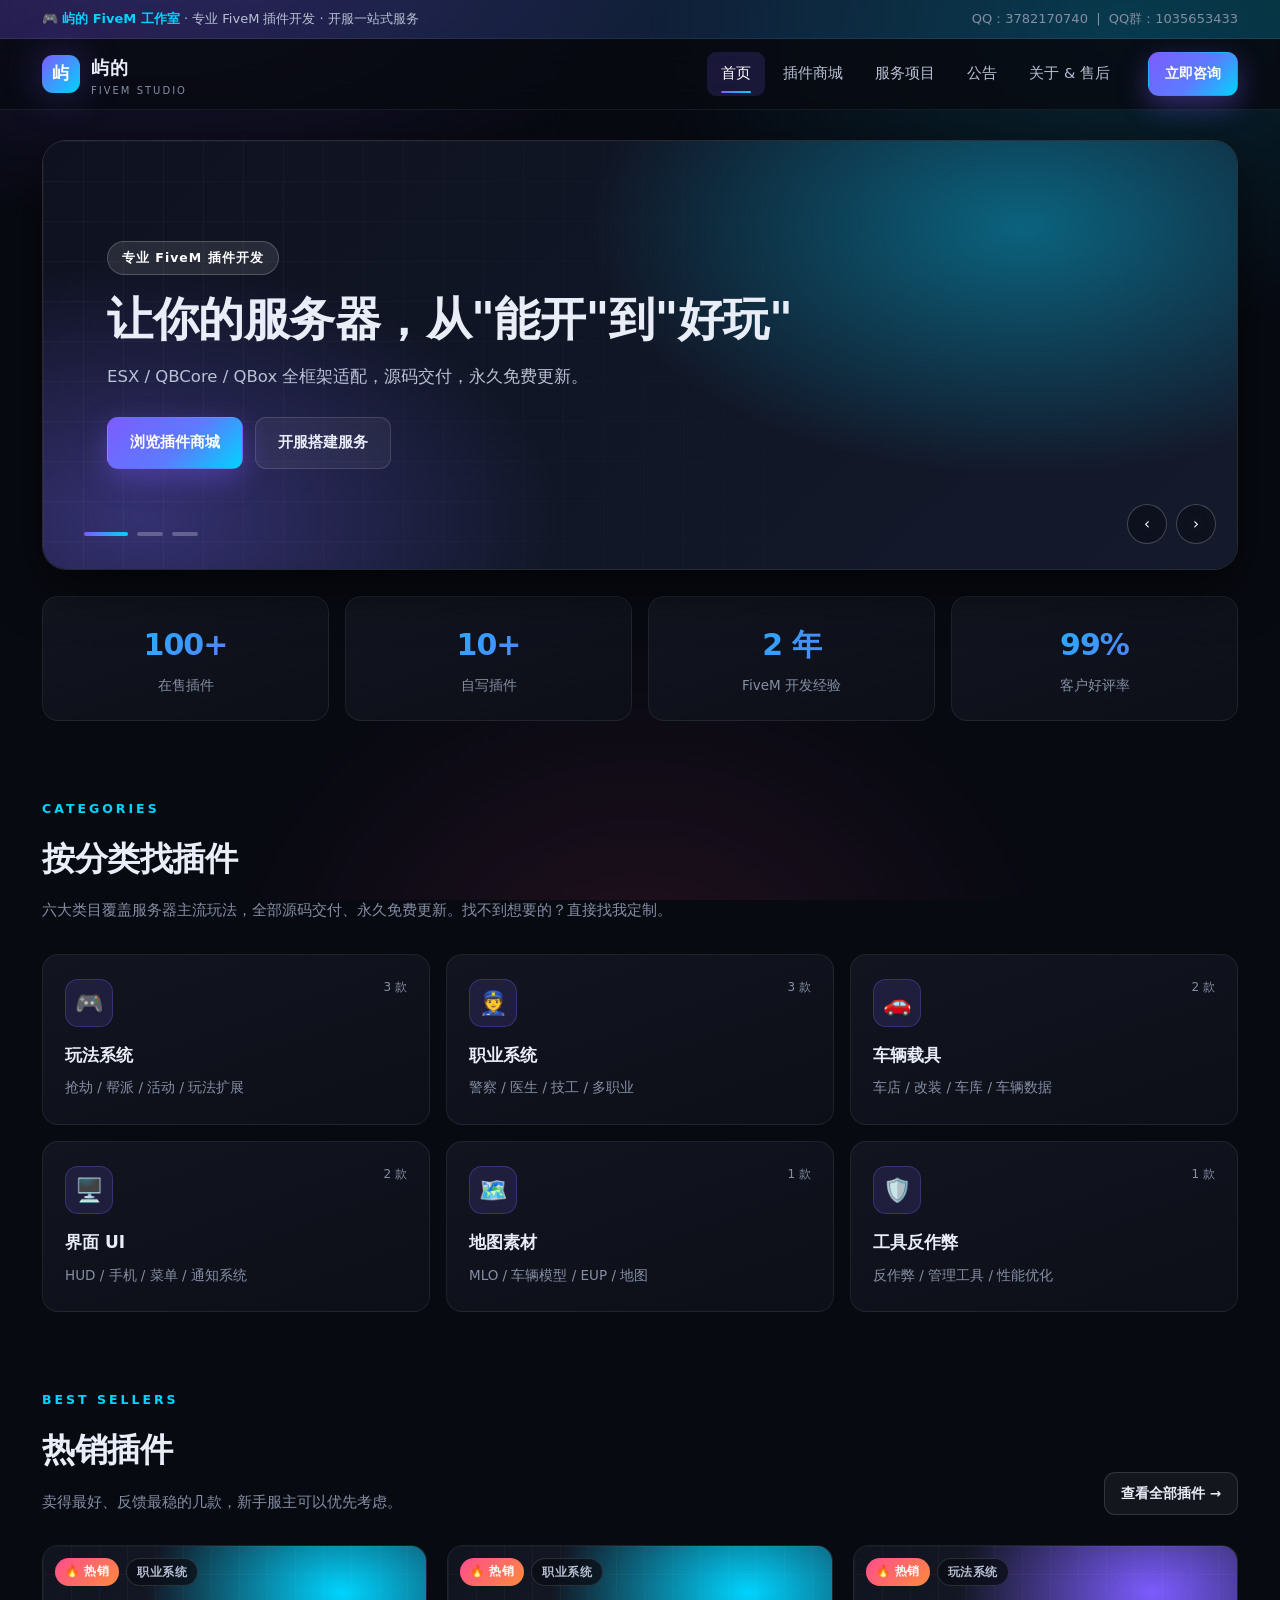
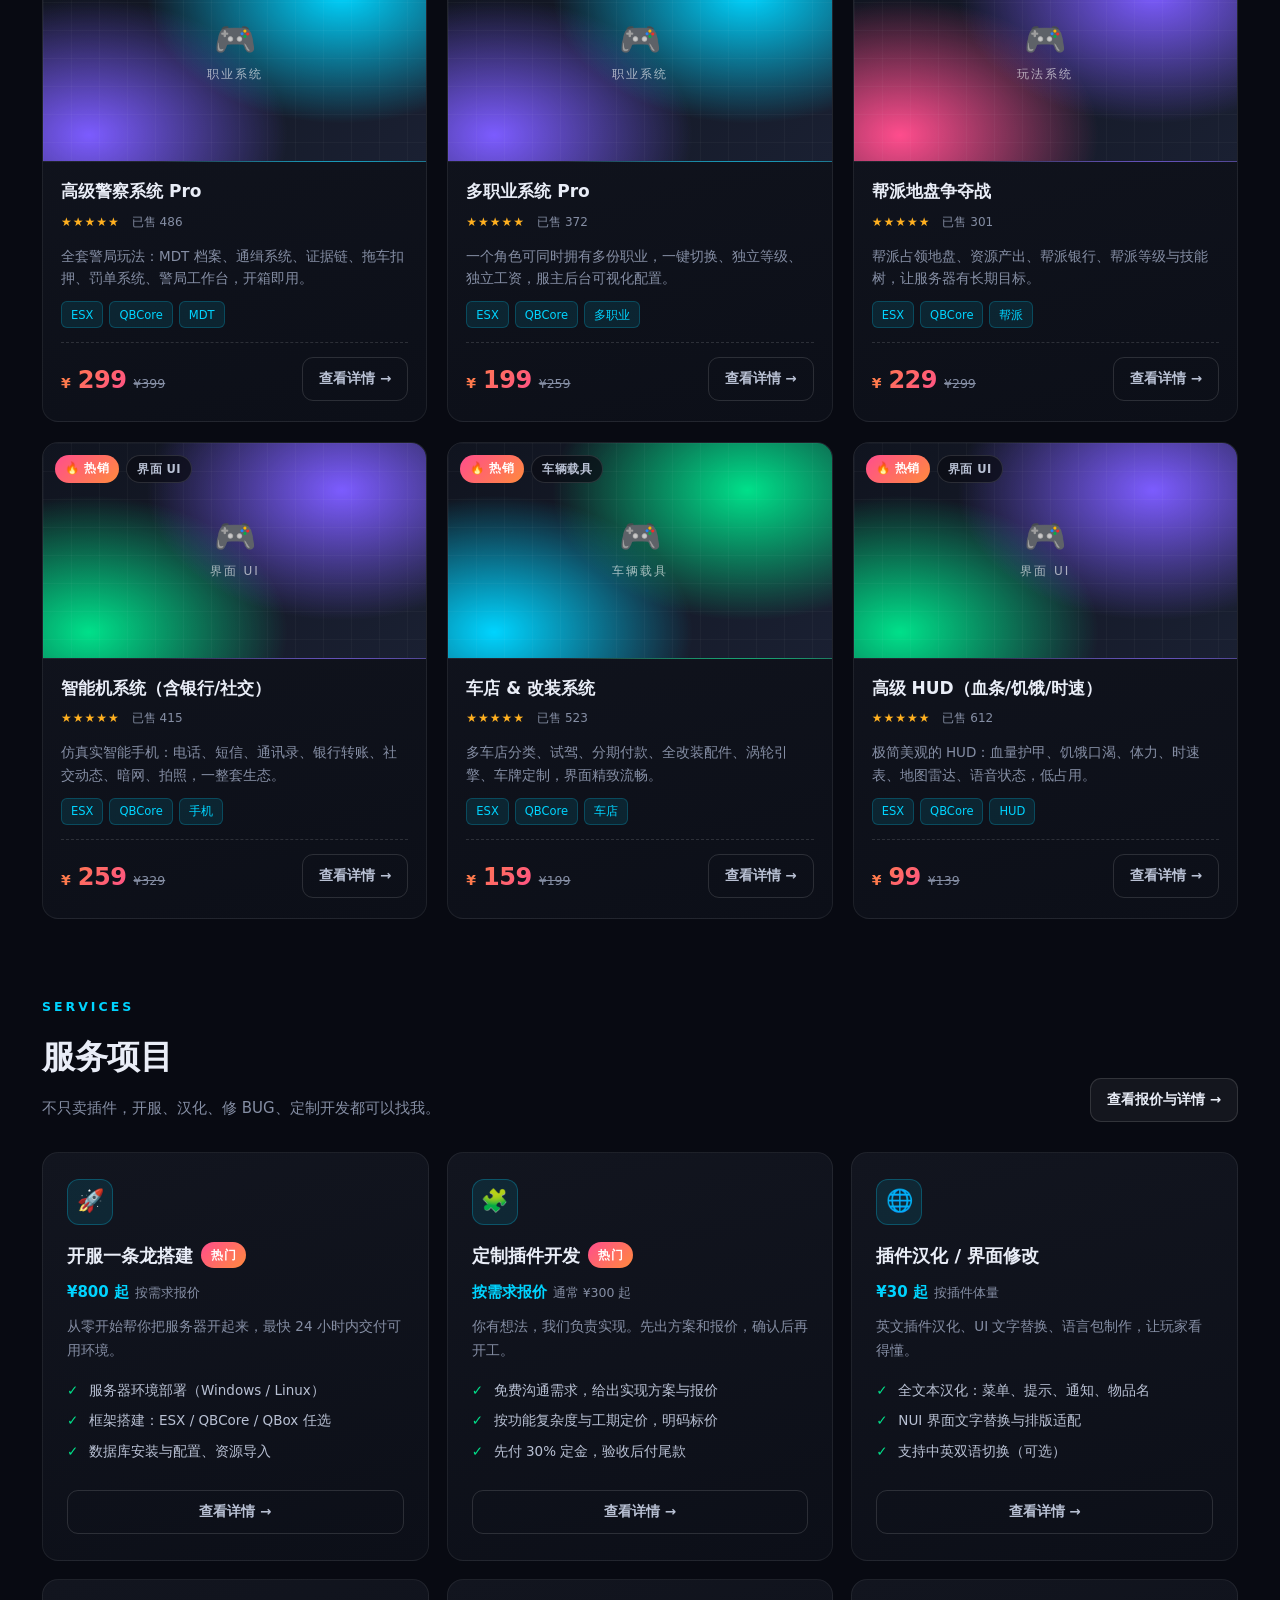
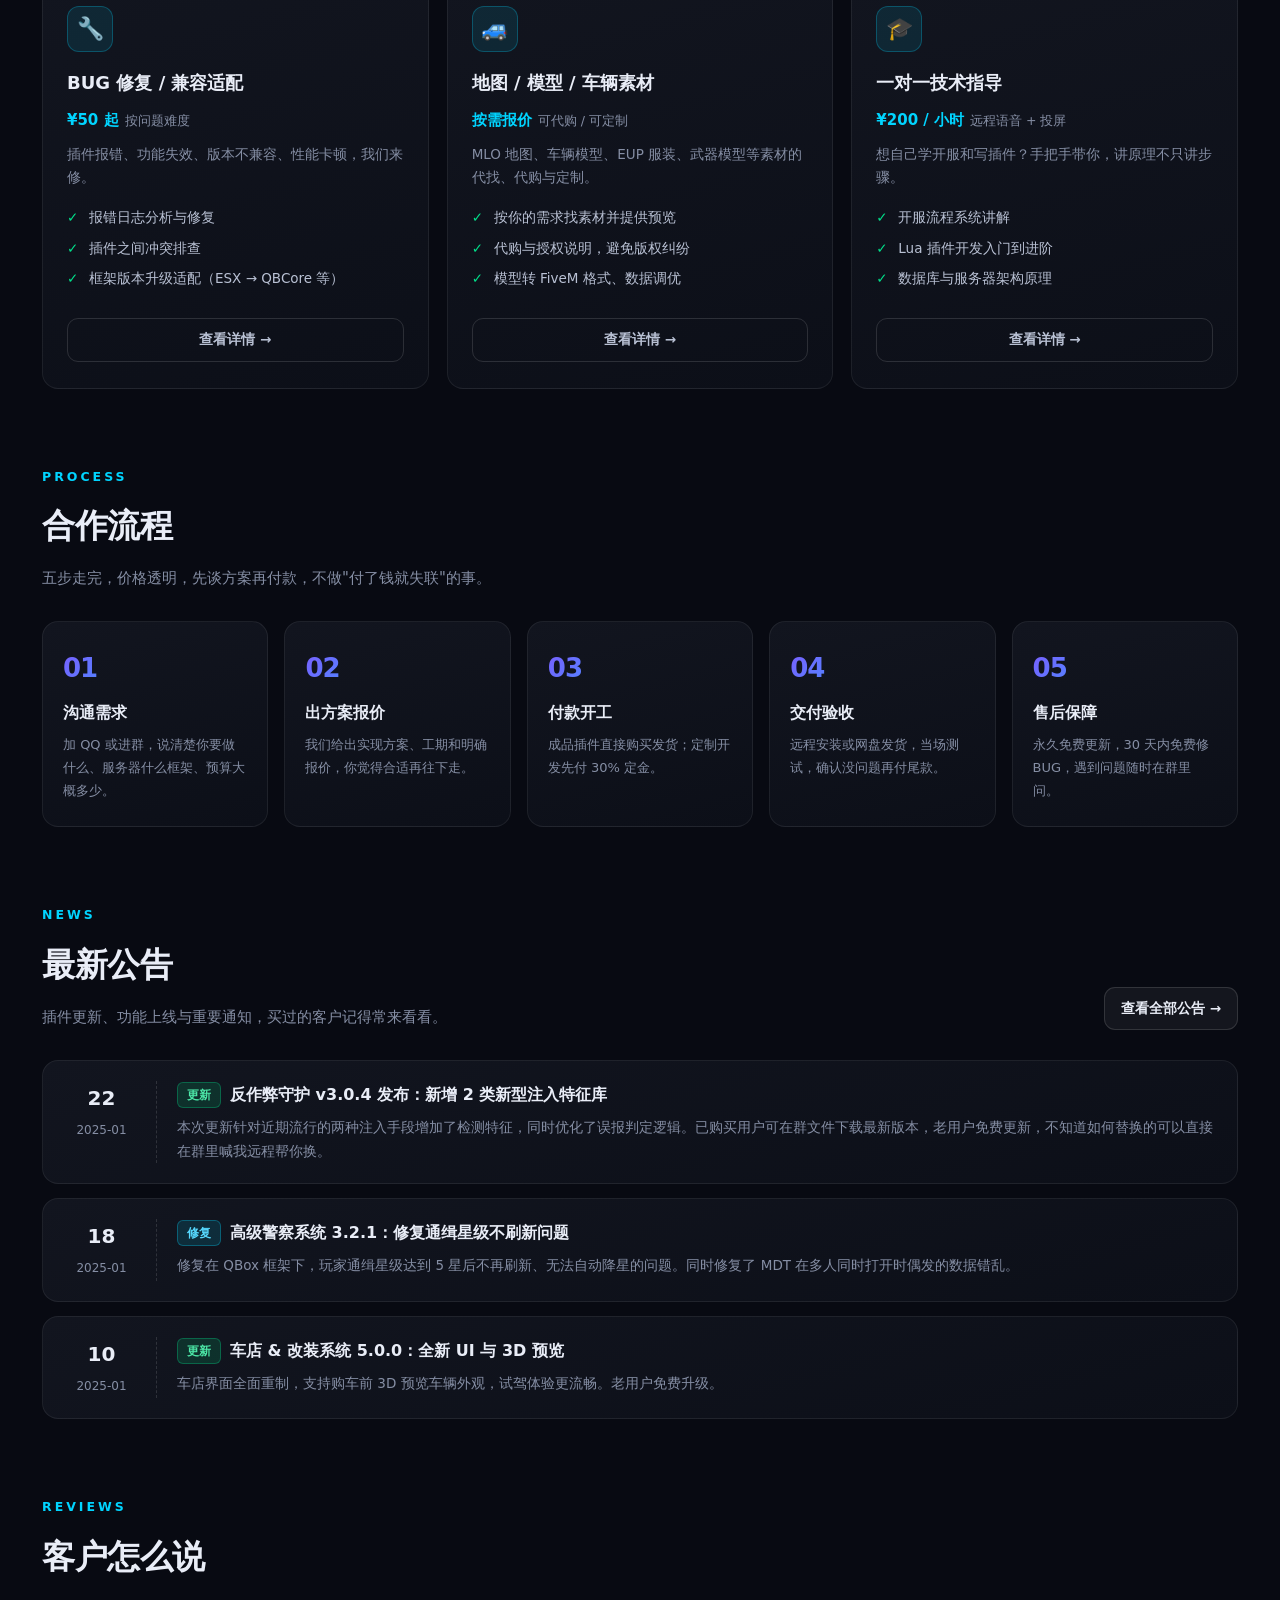
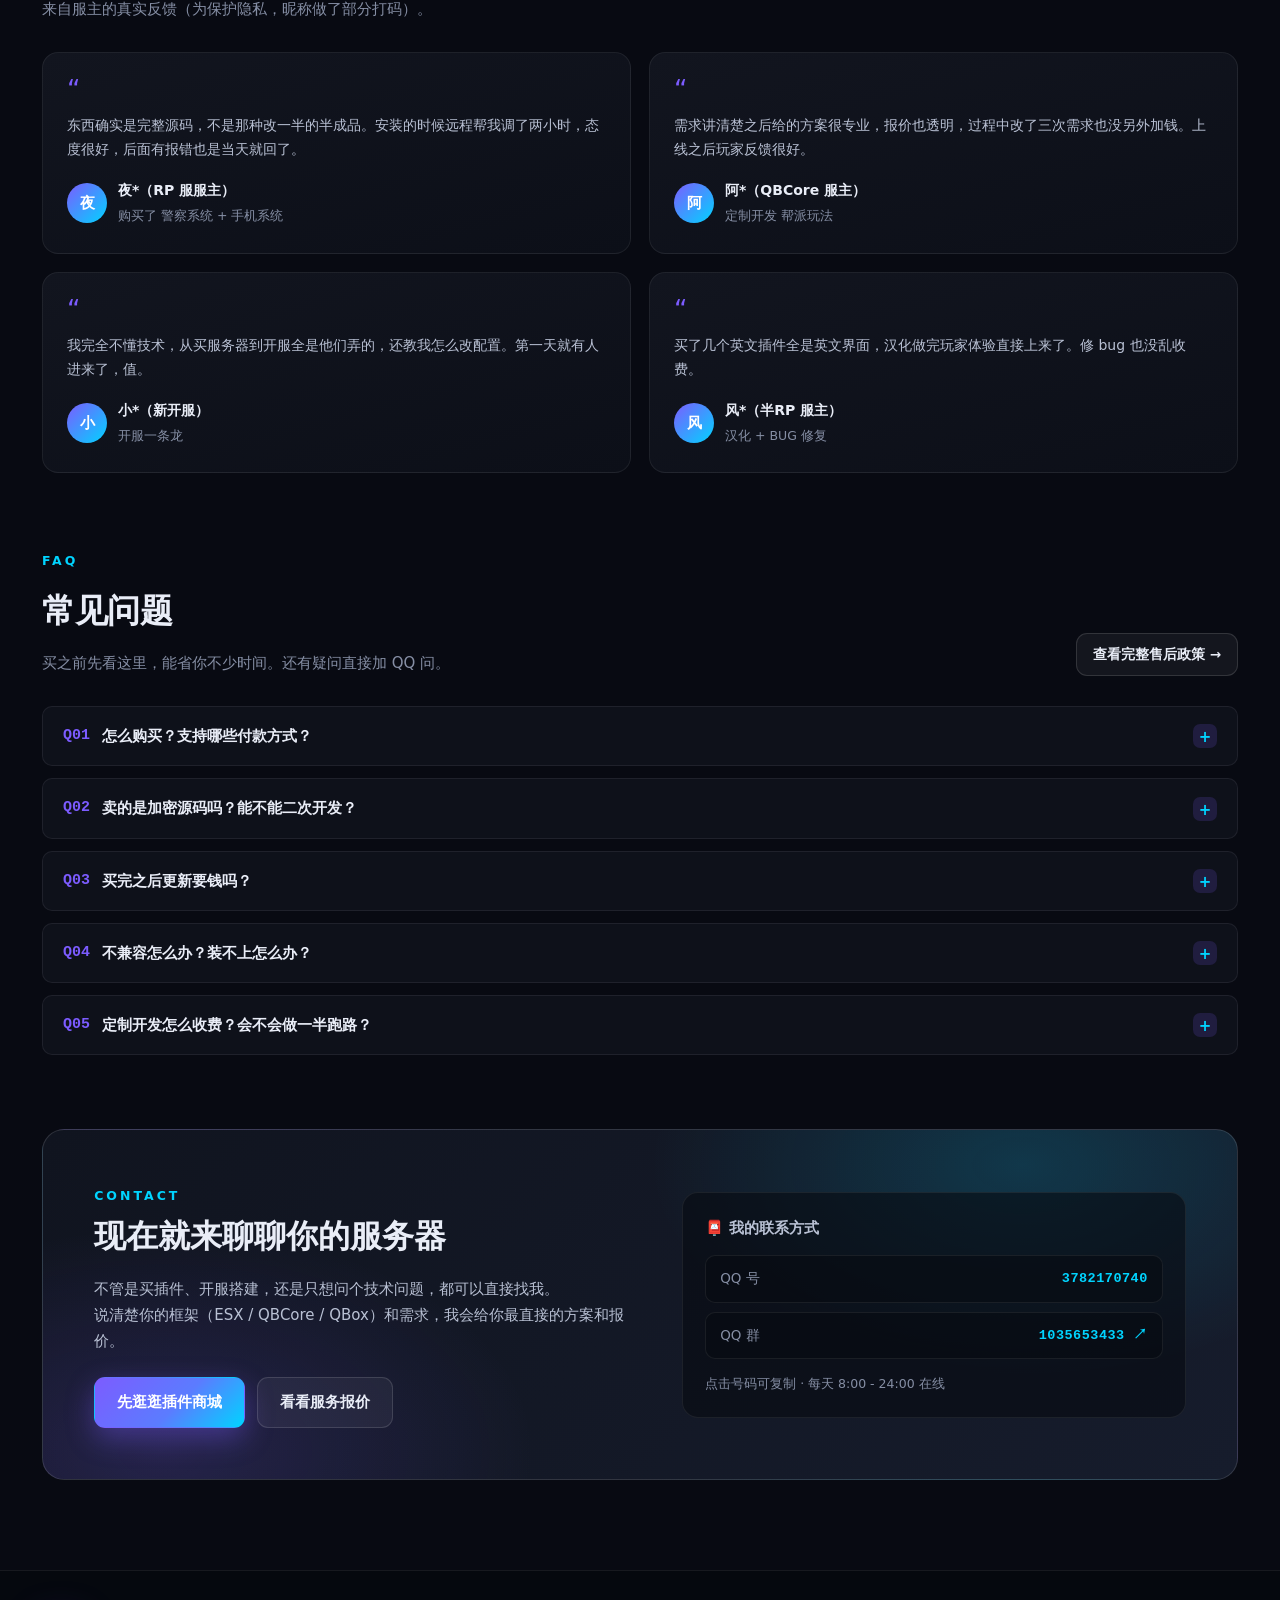
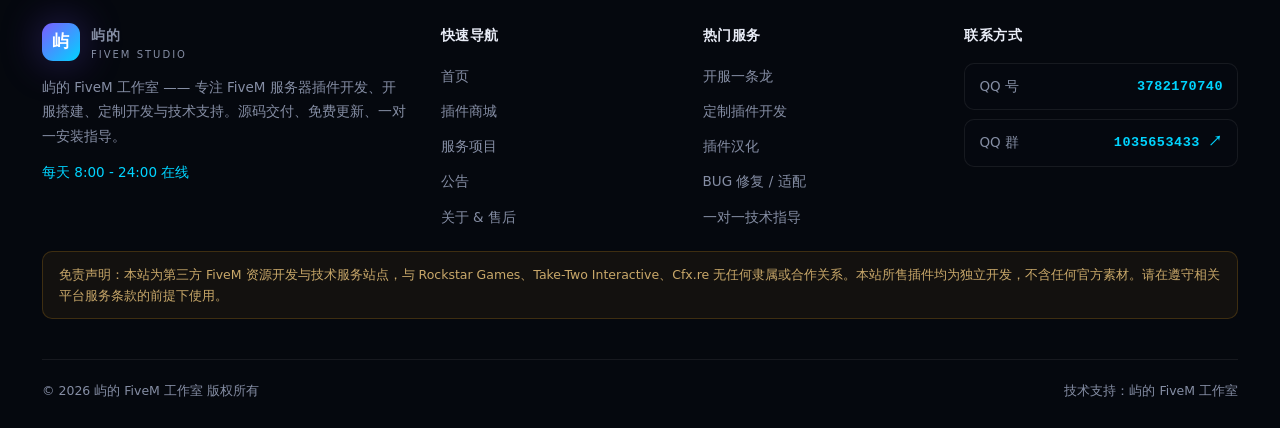
==== 上传用/index.html @ 8a99f318 "Add files via upload" ====
<!DOCTYPE html>
<html lang="zh-CN">
<head>
<meta charset="UTF-8">
<meta name="viewport" content="width=device-width, initial-scale=1">
<title>屿的 FiveM 工作室 - FiveM 插件开发 | 开服搭建 | 定制开发</title>
<meta name="description" content="屿的 FiveM 工作室：专业 FiveM 插件开发与售卖，支持 ESX / QBCore / QBox 全框架。提供开服一条龙搭建、定制插件开发、插件汉化、BUG 修复、地图模型素材与一对一技术指导。源码交付，永久免费更新。">
<meta name="keywords" content="FiveM插件,FiveM开服,Fivem服务器,QBCore插件,ESX插件,Fivem定制开发,Fivem汉化,FiveM插件购买">
<meta property="og:title" content="屿的 FiveM 工作室 - 专业 FiveM 插件开发与开服服务">
<meta property="og:description" content="ESX / QBCore / QBox 全框架插件，源码交付，永久免费更新，一对一远程安装。">
<meta property="og:type" content="website">
<link rel="icon" href="data:image/svg+xml,<svg xmlns='http://www.w3.org/2000/svg' viewBox='0 0 100 100'><rect width='100' height='100' rx='24' fill='%237c5cff'/><text x='50' y='70' font-size='58' text-anchor='middle' fill='white' font-family='sans-serif' font-weight='bold'>屿</text></svg>">
<link rel="stylesheet" href="assets/css/style.css">
</head>
<body data-page="home">
<div class="page">

  <div id="app-header"></div>

  <main>
    <!-- 轮播大图 -->
    <section class="slider" id="slider"></section>

    <!-- 数据 -->
    <div class="stats" id="stats"></div>

    <!-- 分类导航 -->
    <section class="section">
      <div class="container">
        <div class="section-head">
          <span class="kicker">CATEGORIES</span>
          <h2>按分类找插件</h2>
          <p>六大类目覆盖服务器主流玩法，全部源码交付、永久免费更新。找不到想要的？直接找我定制。</p>
        </div>
        <div class="cat-grid" id="cats"></div>
      </div>
    </section>

    <!-- 热门插件 -->
    <section class="section">
      <div class="container">
        <div class="section-head between">
          <div>
            <span class="kicker">BEST SELLERS</span>
            <h2>热销插件</h2>
            <p>卖得最好、反馈最稳的几款，新手服主可以优先考虑。</p>
          </div>
          <a class="btn btn-ghost btn-sm" href="plugins.html">查看全部插件 →</a>
        </div>
        <div class="plugin-grid" id="hot-plugins"></div>
      </div>
    </section>

    <!-- 服务项目 -->
    <section class="section">
      <div class="container">
        <div class="section-head between">
          <div>
            <span class="kicker">SERVICES</span>
            <h2>服务项目</h2>
            <p>不只卖插件，开服、汉化、修 BUG、定制开发都可以找我。</p>
          </div>
          <a class="btn btn-ghost btn-sm" href="services.html">查看报价与详情 →</a>
        </div>
        <div class="service-grid" id="services"></div>
      </div>
    </section>

    <!-- 服务流程 -->
    <section class="section">
      <div class="container">
        <div class="section-head">
          <span class="kicker">PROCESS</span>
          <h2>合作流程</h2>
          <p>五步走完，价格透明，先谈方案再付款，不做"付了钱就失联"的事。</p>
        </div>
        <div class="steps" id="steps"></div>
      </div>
    </section>

    <!-- 公告 -->
    <section class="section">
      <div class="container">
        <div class="section-head between">
          <div>
            <span class="kicker">NEWS</span>
            <h2>最新公告</h2>
            <p>插件更新、功能上线与重要通知，买过的客户记得常来看看。</p>
          </div>
          <a class="btn btn-ghost btn-sm" href="news.html">查看全部公告 →</a>
        </div>
        <div class="news-list" id="news"></div>
      </div>
    </section>

    <!-- 评价 -->
    <section class="section">
      <div class="container">
        <div class="section-head">
          <span class="kicker">REVIEWS</span>
          <h2>客户怎么说</h2>
          <p>来自服主的真实反馈（为保护隐私，昵称做了部分打码）。</p>
        </div>
        <div class="review-grid" id="reviews"></div>
      </div>
    </section>

    <!-- FAQ -->
    <section class="section">
      <div class="container">
        <div class="section-head between">
          <div>
            <span class="kicker">FAQ</span>
            <h2>常见问题</h2>
            <p>买之前先看这里，能省你不少时间。还有疑问直接加 QQ 问。</p>
          </div>
          <a class="btn btn-ghost btn-sm" href="about.html">查看完整售后政策 →</a>
        </div>
        <div class="acc" id="faq"></div>
      </div>
    </section>

    <!-- 联系 -->
    <section class="section" id="contact">
      <div class="container">
        <div class="contact-wrap">
          <div>
            <span class="kicker" style="color:var(--brand-2);letter-spacing:3px;font-weight:700;font-size:12.5px">CONTACT</span>
            <h2>现在就来聊聊你的服务器</h2>
            <p>不管是买插件、开服搭建，还是只想问个技术问题，都可以直接找我。<br>
              说清楚你的框架（ESX / QBCore / QBox）和需求，我会给你最直接的方案和报价。</p>
            <div style="display:flex;gap:12px;flex-wrap:wrap">
              <a class="btn btn-primary" href="plugins.html">先逛逛插件商城</a>
              <a class="btn btn-ghost" href="services.html">看看服务报价</a>
            </div>
          </div>
          <div class="qr-box">
            <h4>📮 我的联系方式</h4>
            <div id="contact-info"></div>
          </div>
        </div>
      </div>
    </section>
  </main>

  <div id="app-footer"></div>
</div>

<script src="assets/js/config.js"></script>
<script src="assets/js/data.js"></script>
<script src="assets/js/site.js"></script>
</body>
</html>
---- 上传用/assets/css/style.css ----
/* ==========================================================================
   屿的 FiveM 工作室 —— 全站样式
   想改主题色？改下面 :root 里的 --brand / --brand-2 就行。
   ========================================================================== */

:root {
  --bg:        #080a12;
  --bg-soft:   #0c0f18;
  --panel:     #12151f;
  --panel-2:   #171b28;
  --panel-3:   #1d2233;
  --line:      rgba(255, 255, 255, .07);
  --line-2:    rgba(255, 255, 255, .13);
  --txt:       #e9edf7;
  --txt-2:     #b9c1d4;
  --muted:     #858ea4;
  --brand:     #7c5cff;
  --brand-2:   #00d4ff;
  --accent:    #ff4d8d;
  --ok:        #00e08a;
  --warn:      #ffb020;
  --radius:    16px;
  --radius-sm: 10px;
  --shadow:    0 18px 50px rgba(0, 0, 0, .55);
  --glow:      0 0 40px rgba(124, 92, 255, .35);
  --max:       1240px;
  --font: "PingFang SC", "Microsoft YaHei", "HarmonyOS Sans SC", "Segoe UI",
          system-ui, -apple-system, "Helvetica Neue", Arial, sans-serif;
}

* { box-sizing: border-box; }

html { scroll-behavior: smooth; }

body {
  margin: 0;
  background: var(--bg);
  color: var(--txt);
  font-family: var(--font);
  font-size: 15px;
  line-height: 1.75;
  -webkit-font-smoothing: antialiased;
  overflow-x: hidden;
}

/* 全站背景光效 */
body::before {
  content: "";
  position: fixed;
  inset: 0;
  pointer-events: none;
  z-index: 0;
  background:
    radial-gradient(900px 500px at 12% -8%, rgba(124, 92, 255, .18), transparent 60%),
    radial-gradient(800px 500px at 88% 4%,  rgba(0, 212, 255, .13), transparent 60%),
    radial-gradient(700px 600px at 50% 110%, rgba(255, 77, 141, .10), transparent 60%);
}

body::after {
  content: "";
  position: fixed;
  inset: 0;
  pointer-events: none;
  z-index: 0;
  opacity: .35;
  background-image:
    linear-gradient(rgba(255, 255, 255, .022) 1px, transparent 1px),
    linear-gradient(90deg, rgba(255, 255, 255, .022) 1px, transparent 1px);
  background-size: 46px 46px;
  mask-image: radial-gradient(circle at 50% 30%, #000 20%, transparent 78%);
  -webkit-mask-image: radial-gradient(circle at 50% 30%, #000 20%, transparent 78%);
}

.page { position: relative; z-index: 1; }

img { max-width: 100%; display: block; }
a { color: inherit; text-decoration: none; }
button { font-family: inherit; }

.container {
  width: 100%;
  max-width: var(--max);
  margin: 0 auto;
  padding: 0 22px;
}

/* ---------------------------------------------------------------- 顶部提示条 */
.topbar {
  background: linear-gradient(90deg, rgba(124, 92, 255, .18), rgba(0, 212, 255, .14));
  border-bottom: 1px solid var(--line);
  font-size: 13px;
  color: var(--txt-2);
}
.topbar .container {
  display: flex;
  align-items: center;
  justify-content: space-between;
  gap: 12px;
  min-height: 38px;
  flex-wrap: wrap;
}
.topbar b { color: var(--brand-2); font-weight: 600; }
.topbar .tb-right { color: var(--muted); }

/* -------------------------------------------------------------------- 导航栏 */
.header {
  position: sticky;
  top: 0;
  z-index: 60;
  backdrop-filter: blur(16px);
  -webkit-backdrop-filter: blur(16px);
  background: rgba(8, 10, 18, .82);
  border-bottom: 1px solid var(--line);
}
.header .container {
  display: flex;
  align-items: center;
  gap: 18px;
  min-height: 70px;
}

.logo {
  display: flex;
  align-items: center;
  gap: 11px;
  font-weight: 800;
  font-size: 18px;
  letter-spacing: .5px;
  white-space: nowrap;
}
.logo .mark {
  width: 38px; height: 38px;
  border-radius: 11px;
  display: grid;
  place-items: center;
  font-size: 17px;
  font-weight: 900;
  color: #fff;
  background: linear-gradient(135deg, var(--brand), var(--brand-2));
  box-shadow: var(--glow);
}
.logo .txt small {
  display: block;
  font-size: 10px;
  font-weight: 500;
  color: var(--muted);
  letter-spacing: 2px;
  line-height: 1;
  margin-top: 3px;
}

.nav {
  display: flex;
  align-items: center;
  gap: 4px;
  margin-left: auto;
}
.nav a {
  position: relative;
  padding: 9px 14px;
  border-radius: 9px;
  font-size: 14.5px;
  color: var(--txt-2);
  transition: .22s;
}
.nav a:hover { color: #fff; background: rgba(255, 255, 255, .05); }
.nav a.active { color: #fff; background: rgba(124, 92, 255, .16); }
.nav a.active::after {
  content: "";
  position: absolute;
  left: 14px; right: 14px; bottom: 3px;
  height: 2px;
  border-radius: 2px;
  background: linear-gradient(90deg, var(--brand), var(--brand-2));
}

.header-cta { margin-left: 6px; }

.burger {
  display: none;
  margin-left: auto;
  width: 42px; height: 42px;
  border-radius: 11px;
  border: 1px solid var(--line-2);
  background: rgba(255, 255, 255, .04);
  color: var(--txt);
  font-size: 18px;
  cursor: pointer;
}

/* -------------------------------------------------------------------- 按钮 */
.btn {
  display: inline-flex;
  align-items: center;
  justify-content: center;
  gap: 8px;
  padding: 12px 22px;
  border-radius: 11px;
  font-size: 14.5px;
  font-weight: 600;
  border: 1px solid transparent;
  cursor: pointer;
  transition: .24s;
  white-space: nowrap;
}
.btn-primary {
  background: linear-gradient(135deg, var(--brand), #5b7cff 55%, var(--brand-2));
  color: #fff;
  box-shadow: 0 10px 28px rgba(124, 92, 255, .38);
}
.btn-primary:hover { transform: translateY(-2px); box-shadow: 0 16px 38px rgba(124, 92, 255, .5); }
.btn-ghost {
  background: rgba(255, 255, 255, .05);
  border-color: var(--line-2);
  color: var(--txt);
}
.btn-ghost:hover { background: rgba(255, 255, 255, .1); transform: translateY(-2px); }
.btn-line {
  background: transparent;
  border-color: var(--line-2);
  color: var(--txt-2);
  padding: 9px 16px;
  font-size: 13.5px;
}
.btn-line:hover { color: #fff; border-color: var(--brand); }
.btn-sm { padding: 9px 16px; font-size: 13.5px; }
.btn-block { width: 100%; }

/* -------------------------------------------------------------------- 轮播 */
.slider {
  position: relative;
  margin: 30px auto 0;
  max-width: var(--max);
  padding: 0 22px;
}
.slides {
  position: relative;
  height: 430px;
  border-radius: 24px;
  overflow: hidden;
  border: 1px solid var(--line-2);
  box-shadow: var(--shadow);
}
.slide {
  position: absolute;
  inset: 0;
  opacity: 0;
  visibility: hidden;
  transition: opacity .7s ease, visibility .7s;
  display: flex;
  align-items: center;
  padding: 0 clamp(24px, 5vw, 68px);
  background:
    radial-gradient(700px 400px at 82% 20%, var(--c2), transparent 62%),
    radial-gradient(700px 420px at 8% 88%, var(--c1), transparent 60%),
    linear-gradient(135deg, #0e1220, #141a2c);
}
.slide.on { opacity: 1; visibility: visible; }
.slide::after {
  content: "";
  position: absolute; inset: 0;
  background-image:
    linear-gradient(rgba(255, 255, 255, .035) 1px, transparent 1px),
    linear-gradient(90deg, rgba(255, 255, 255, .035) 1px, transparent 1px);
  background-size: 40px 40px;
  mask-image: linear-gradient(90deg, #000, transparent 75%);
  -webkit-mask-image: linear-gradient(90deg, #000, transparent 75%);
}
.slide-inner { position: relative; z-index: 2; max-width: 720px; }
.slide-tag {
  display: inline-block;
  padding: 5px 14px;
  border-radius: 999px;
  font-size: 12.5px;
  font-weight: 600;
  letter-spacing: 1px;
  color: #fff;
  background: rgba(255, 255, 255, .1);
  border: 1px solid rgba(255, 255, 255, .2);
  margin-bottom: 16px;
}
.slide h2 {
  margin: 0 0 14px;
  font-size: clamp(26px, 4vw, 46px);
  line-height: 1.25;
  font-weight: 800;
  letter-spacing: -.5px;
}
.slide p {
  margin: 0 0 26px;
  color: var(--txt-2);
  font-size: clamp(14px, 1.5vw, 16.5px);
  max-width: 620px;
}
.slide-btns { display: flex; gap: 12px; flex-wrap: wrap; }

.slider-nav {
  position: absolute;
  right: 44px;
  bottom: 26px;
  z-index: 5;
  display: flex;
  gap: 9px;
}
.slider-nav button {
  width: 40px; height: 40px;
  border-radius: 50%;
  border: 1px solid rgba(255, 255, 255, .22);
  background: rgba(10, 12, 20, .55);
  color: #fff;
  cursor: pointer;
  font-size: 15px;
  backdrop-filter: blur(6px);
  transition: .2s;
}
.slider-nav button:hover { background: var(--brand); border-color: var(--brand); }
.dots {
  position: absolute;
  left: clamp(24px, 5vw, 68px);
  bottom: 34px;
  z-index: 5;
  display: flex;
  gap: 9px;
}
.dots i {
  width: 26px; height: 4px;
  border-radius: 3px;
  background: rgba(255, 255, 255, .25);
  cursor: pointer;
  transition: .3s;
  display: block;
}
.dots i.on { width: 44px; background: linear-gradient(90deg, var(--brand), var(--brand-2)); }

/* -------------------------------------------------------------- 数据统计条 */
.stats {
  display: grid;
  grid-template-columns: repeat(4, 1fr);
  gap: 16px;
  margin: 26px auto 0;
  max-width: var(--max);
  padding: 0 22px;
}
.stat {
  background: linear-gradient(160deg, var(--panel), var(--bg-soft));
  border: 1px solid var(--line);
  border-radius: var(--radius);
  padding: 22px 20px;
  text-align: center;
  transition: .25s;
}
.stat:hover { border-color: rgba(124, 92, 255, .5); transform: translateY(-3px); }
.stat b {
  display: block;
  font-size: 30px;
  font-weight: 800;
  letter-spacing: -1px;
  background: linear-gradient(135deg, var(--brand-2), var(--brand));
  -webkit-background-clip: text;
  background-clip: text;
  color: transparent;
}
.stat span { color: var(--muted); font-size: 13.5px; }

/* ------------------------------------------------------------------ 通用区块 */
.section { padding: 74px 0 0; }
.section-head { margin-bottom: 30px; }
.section-head .kicker {
  display: inline-block;
  font-size: 12.5px;
  letter-spacing: 3px;
  color: var(--brand-2);
  font-weight: 700;
  margin-bottom: 10px;
}
.section-head h2 {
  margin: 0 0 10px;
  font-size: clamp(23px, 3vw, 33px);
  font-weight: 800;
  letter-spacing: -.5px;
}
.section-head p { margin: 0; color: var(--muted); max-width: 720px; }
.section-head.between {
  display: flex;
  align-items: flex-end;
  justify-content: space-between;
  gap: 20px;
  flex-wrap: wrap;
}

/* ------------------------------------------------------------------ 分类卡片 */
.cat-grid {
  display: grid;
  grid-template-columns: repeat(3, 1fr);
  gap: 16px;
}
.cat {
  position: relative;
  padding: 24px 22px;
  border-radius: var(--radius);
  border: 1px solid var(--line);
  background: linear-gradient(160deg, var(--panel), var(--bg-soft));
  overflow: hidden;
  transition: .26s;
  cursor: pointer;
}
.cat::before {
  content: "";
  position: absolute;
  inset: 0;
  background: linear-gradient(135deg, rgba(124, 92, 255, .16), rgba(0, 212, 255, .1));
  opacity: 0;
  transition: .26s;
}
.cat:hover { transform: translateY(-4px); border-color: rgba(124, 92, 255, .5); }
.cat:hover::before { opacity: 1; }
.cat > * { position: relative; z-index: 1; }
.cat .ico {
  width: 48px; height: 48px;
  border-radius: 13px;
  display: grid; place-items: center;
  font-size: 23px;
  background: rgba(124, 92, 255, .14);
  border: 1px solid rgba(124, 92, 255, .3);
  margin-bottom: 14px;
}
.cat h3 { margin: 0 0 6px; font-size: 17px; font-weight: 700; }
.cat p { margin: 0; color: var(--muted); font-size: 13.5px; }
.cat .count { position: absolute; top: 22px; right: 22px; font-size: 12px; color: var(--muted); }

/* ------------------------------------------------------------------ 插件卡片 */
.plugin-grid {
  display: grid;
  grid-template-columns: repeat(3, 1fr);
  gap: 20px;
}
.card {
  display: flex;
  flex-direction: column;
  border-radius: var(--radius);
  border: 1px solid var(--line);
  background: linear-gradient(165deg, var(--panel), var(--bg-soft));
  overflow: hidden;
  transition: .28s;
}
.card:hover {
  transform: translateY(-6px);
  border-color: rgba(124, 92, 255, .55);
  box-shadow: 0 22px 46px rgba(0, 0, 0, .6), 0 0 0 1px rgba(124, 92, 255, .18);
}
.cover {
  position: relative;
  aspect-ratio: 16 / 9;
  display: grid;
  place-items: center;
  overflow: hidden;
  background:
    radial-gradient(300px 200px at 78% 22%, var(--g2, #00d4ff), transparent 65%),
    radial-gradient(320px 220px at 12% 88%, var(--g1, #7c5cff), transparent 62%),
    linear-gradient(135deg, #10141f, #1a2032);
  border-bottom: 1px solid var(--line);
}
.cover::after {
  content: "";
  position: absolute; inset: 0;
  background-image:
    linear-gradient(rgba(255, 255, 255, .04) 1px, transparent 1px),
    linear-gradient(90deg, rgba(255, 255, 255, .04) 1px, transparent 1px);
  background-size: 28px 28px;
  opacity: .8;
}
.cover img { position: absolute; inset: 0; width: 100%; height: 100%; object-fit: cover; }
.cover .ph {
  position: relative;
  z-index: 2;
  text-align: center;
  padding: 0 18px;
}
.cover .ph .ph-ico { font-size: 34px; line-height: 1; margin-bottom: 8px; }
.cover .ph .ph-txt {
  font-size: 12px;
  letter-spacing: 2px;
  color: rgba(255, 255, 255, .62);
  text-transform: uppercase;
}
.badges {
  position: absolute;
  top: 12px; left: 12px;
  z-index: 3;
  display: flex;
  gap: 7px;
  flex-wrap: wrap;
}
.badge {
  padding: 3px 10px;
  border-radius: 999px;
  font-size: 11.5px;
  font-weight: 700;
  letter-spacing: .5px;
  backdrop-filter: blur(6px);
}
.badge-hot { background: linear-gradient(135deg, #ff4d8d, #ff8a3d); color: #fff; }
.badge-new { background: linear-gradient(135deg, #00d4ff, #00e08a); color: #05202a; }
.badge-cat { background: rgba(10, 12, 20, .72); color: var(--txt-2); border: 1px solid var(--line-2); }

.card-body { padding: 18px 18px 20px; display: flex; flex-direction: column; flex: 1; }
.card-body h3 { margin: 0 0 8px; font-size: 17px; font-weight: 700; line-height: 1.4; }
.card-body .sum {
  margin: 0 0 12px;
  color: var(--muted);
  font-size: 13.5px;
  line-height: 1.65;
  display: -webkit-box;
  -webkit-line-clamp: 2;
  -webkit-box-orient: vertical;
  overflow: hidden;
}
.tags { display: flex; flex-wrap: wrap; gap: 6px; margin-bottom: 14px; }
.tag {
  font-size: 11.5px;
  padding: 2.5px 9px;
  border-radius: 6px;
  color: var(--brand-2);
  background: rgba(0, 212, 255, .1);
  border: 1px solid rgba(0, 212, 255, .22);
}
.card-foot {
  margin-top: auto;
  padding-top: 14px;
  border-top: 1px dashed var(--line-2);
  display: flex;
  align-items: flex-end;
  justify-content: space-between;
  gap: 10px;
}
.price { display: flex; align-items: baseline; gap: 7px; }
.price b {
  font-size: 24px;
  font-weight: 800;
  letter-spacing: -.5px;
  background: linear-gradient(135deg, #ff7a4d, #ff4d8d);
  -webkit-background-clip: text;
  background-clip: text;
  color: transparent;
}
.price s { color: var(--muted); font-size: 12.5px; }
.price .rmb { color: #ff7a4d; font-size: 14px; font-weight: 700; }
.card-meta {
  display: flex;
  gap: 12px;
  font-size: 12px;
  color: var(--muted);
  margin-bottom: 12px;
}
.stars { color: var(--warn); letter-spacing: 1px; }

/* ------------------------------------------------------------------ 筛选栏 */
.filters {
  display: flex;
  align-items: center;
  gap: 12px;
  flex-wrap: wrap;
  padding: 16px;
  border-radius: var(--radius);
  border: 1px solid var(--line);
  background: rgba(18, 21, 31, .7);
  margin-bottom: 24px;
  backdrop-filter: blur(8px);
}
.chips { display: flex; gap: 8px; flex-wrap: wrap; }
.chip {
  padding: 8px 16px;
  border-radius: 999px;
  border: 1px solid var(--line-2);
  background: rgba(255, 255, 255, .03);
  color: var(--txt-2);
  font-size: 13.5px;
  cursor: pointer;
  transition: .2s;
}
.chip:hover { color: #fff; border-color: var(--brand); }
.chip.on {
  background: linear-gradient(135deg, var(--brand), var(--brand-2));
  border-color: transparent;
  color: #fff;
  font-weight: 600;
}
.search-box {
  margin-left: auto;
  position: relative;
  min-width: 220px;
}
.search-box input {
  width: 100%;
  padding: 10px 14px 10px 38px;
  border-radius: 10px;
  border: 1px solid var(--line-2);
  background: rgba(8, 10, 18, .7);
  color: var(--txt);
  font-size: 14px;
  font-family: inherit;
  outline: none;
  transition: .2s;
}
.search-box input:focus { border-color: var(--brand); box-shadow: 0 0 0 3px rgba(124, 92, 255, .16); }
.search-box span {
  position: absolute;
  left: 13px; top: 50%;
  transform: translateY(-50%);
  color: var(--muted);
  font-size: 14px;
}
select.sort {
  padding: 10px 14px;
  border-radius: 10px;
  border: 1px solid var(--line-2);
  background: rgba(8, 10, 18, .7);
  color: var(--txt-2);
  font-family: inherit;
  font-size: 13.5px;
  outline: none;
  cursor: pointer;
}
.empty {
  padding: 70px 20px;
  text-align: center;
  color: var(--muted);
  border: 1px dashed var(--line-2);
  border-radius: var(--radius);
}
.empty b { display: block; color: var(--txt-2); font-size: 17px; margin-bottom: 6px; }

/* ------------------------------------------------------------------ 服务卡片 */
.service-grid {
  display: grid;
  grid-template-columns: repeat(3, 1fr);
  gap: 18px;
}
.service {
  padding: 26px 24px;
  border-radius: var(--radius);
  border: 1px solid var(--line);
  background: linear-gradient(165deg, var(--panel), var(--bg-soft));
  transition: .26s;
  display: flex;
  flex-direction: column;
}
.service:hover { transform: translateY(-4px); border-color: rgba(0, 212, 255, .45); }
.service .ico {
  width: 46px; height: 46px;
  border-radius: 12px;
  display: grid; place-items: center;
  font-size: 22px;
  background: rgba(0, 212, 255, .1);
  border: 1px solid rgba(0, 212, 255, .26);
  margin-bottom: 15px;
}
.service h3 { margin: 0 0 8px; font-size: 18px; display: flex; align-items: center; gap: 8px; flex-wrap: wrap; }
.service .price-line {
  font-size: 15px;
  font-weight: 700;
  color: var(--brand-2);
  margin-bottom: 10px;
}
.service .price-line small { color: var(--muted); font-weight: 400; font-size: 12.5px; margin-left: 6px; }
.service p { margin: 0 0 16px; color: var(--muted); font-size: 13.5px; }
.service ul { margin: 0 0 20px; padding: 0; list-style: none; }
.service ul li {
  position: relative;
  padding-left: 22px;
  margin-bottom: 7px;
  font-size: 13.5px;
  color: var(--txt-2);
}
.service ul li::before {
  content: "✓";
  position: absolute;
  left: 0; top: 0;
  color: var(--ok);
  font-weight: 700;
}
.service .btn { margin-top: auto; }

/* ---------------------------------------------------------------- 详情页布局 */
.crumbs { color: var(--muted); font-size: 13px; margin: 22px 0 18px; }
.crumbs a:hover { color: var(--brand-2); }
.crumbs span { margin: 0 7px; opacity: .5; }

.detail-grid {
  display: grid;
  grid-template-columns: 1.55fr 1fr;
  gap: 28px;
  align-items: start;
}
.panel {
  border-radius: var(--radius);
  border: 1px solid var(--line);
  background: linear-gradient(165deg, var(--panel), var(--bg-soft));
  padding: 24px;
  margin-bottom: 20px;
}
.panel > h3 {
  margin: 0 0 16px;
  font-size: 18px;
  display: flex;
  align-items: center;
  gap: 9px;
}
.panel > h3::before {
  content: "";
  width: 4px; height: 17px;
  border-radius: 3px;
  background: linear-gradient(180deg, var(--brand), var(--brand-2));
}

.gallery-main {
  position: relative;
  aspect-ratio: 16 / 9;
  border-radius: 14px;
  overflow: hidden;
  border: 1px solid var(--line-2);
  display: grid;
  place-items: center;
  background:
    radial-gradient(400px 260px at 78% 22%, var(--g2, #00d4ff), transparent 65%),
    radial-gradient(420px 280px at 12% 88%, var(--g1, #7c5cff), transparent 62%),
    linear-gradient(135deg, #10141f, #1a2032);
}
.gallery-main img { position: absolute; inset: 0; width: 100%; height: 100%; object-fit: cover; }
.gallery-main .ph { position: relative; z-index: 2; text-align: center; color: rgba(255, 255, 255, .6); }
.gallery-main .ph .big { font-size: 46px; margin-bottom: 10px; }
.gallery-main .ph .txt { font-size: 12.5px; letter-spacing: 2px; }
.thumbs { display: flex; gap: 10px; margin-top: 12px; flex-wrap: wrap; }
.thumb {
  width: 108px;
  aspect-ratio: 16 / 9;
  border-radius: 9px;
  overflow: hidden;
  border: 1px solid var(--line-2);
  cursor: pointer;
  position: relative;
  display: grid;
  place-items: center;
  background: linear-gradient(135deg, #141828, #1d2334);
  transition: .2s;
}
.thumb:hover { border-color: var(--brand); }
.thumb.on { border-color: var(--brand-2); box-shadow: 0 0 0 2px rgba(0, 212, 255, .25); }
.thumb img { position: absolute; inset: 0; width: 100%; height: 100%; object-fit: cover; }
.thumb .t-ph { font-size: 11px; color: var(--muted); }

.video-box {
  margin-top: 16px;
  aspect-ratio: 16 / 9;
  border-radius: 14px;
  overflow: hidden;
  border: 1px solid var(--line-2);
  background: #0a0d16;
  display: grid;
  place-items: center;
  text-align: center;
  color: var(--muted);
}
.video-box iframe, .video-box video { width: 100%; height: 100%; border: 0; display: block; object-fit: cover; }
.video-box .ph .big { font-size: 40px; margin-bottom: 8px; }
.video-box .ph .txt { font-size: 12.5px; letter-spacing: 1.5px; }

.feature-list { margin: 0; padding: 0; list-style: none; }
.feature-list li {
  position: relative;
  padding: 9px 0 9px 26px;
  border-bottom: 1px dashed var(--line);
  font-size: 14px;
  color: var(--txt-2);
}
.feature-list li:last-child { border-bottom: 0; }
.feature-list li::before {
  content: "▹";
  position: absolute;
  left: 4px; top: 8px;
  color: var(--brand-2);
}

.spec-table { width: 100%; border-collapse: collapse; font-size: 14px; }
.spec-table tr { border-bottom: 1px dashed var(--line); }
.spec-table tr:last-child { border-bottom: 0; }
.spec-table td { padding: 11px 4px; vertical-align: top; }
.spec-table td:first-child { color: var(--muted); width: 108px; white-space: nowrap; }
.spec-table td:last-child { color: var(--txt-2); }

.timeline { position: relative; padding-left: 24px; }
.timeline::before {
  content: "";
  position: absolute;
  left: 5px; top: 8px; bottom: 8px;
  width: 2px;
  background: linear-gradient(180deg, var(--brand), transparent);
}
.tl-item { position: relative; padding-bottom: 20px; }
.tl-item:last-child { padding-bottom: 0; }
.tl-item::before {
  content: "";
  position: absolute;
  left: -24px; top: 7px;
  width: 10px; height: 10px;
  border-radius: 50%;
  background: var(--brand);
  box-shadow: 0 0 0 3px rgba(124, 92, 255, .2);
}
.tl-head { display: flex; align-items: center; gap: 10px; flex-wrap: wrap; margin-bottom: 4px; }
.tl-head b { font-size: 14.5px; color: var(--brand-2); }
.tl-head span { font-size: 12.5px; color: var(--muted); }
.tl-item p { margin: 0; font-size: 13.5px; color: var(--txt-2); }

.buy-box { position: sticky; top: 92px; }
.buy-price {
  display: flex;
  align-items: baseline;
  gap: 10px;
  margin-bottom: 6px;
}
.buy-price .rmb { color: #ff7a4d; font-size: 18px; font-weight: 800; }
.buy-price b {
  font-size: 38px;
  font-weight: 900;
  letter-spacing: -1.5px;
  background: linear-gradient(135deg, #ff9a4d, #ff4d8d);
  -webkit-background-clip: text;
  background-clip: text;
  color: transparent;
}
.buy-price s { color: var(--muted); font-size: 14px; }
.save {
  display: inline-block;
  padding: 2px 9px;
  border-radius: 6px;
  font-size: 12px;
  background: rgba(255, 77, 141, .14);
  color: #ff86b0;
  border: 1px solid rgba(255, 77, 141, .3);
  margin-bottom: 18px;
}
.trust { margin: 18px 0 0; padding: 0; list-style: none; }
.trust li {
  display: flex;
  gap: 9px;
  align-items: flex-start;
  font-size: 13.5px;
  color: var(--txt-2);
  padding: 7px 0;
}
.trust li i { color: var(--ok); font-style: normal; }
.contact-line {
  display: flex;
  align-items: center;
  justify-content: space-between;
  gap: 10px;
  padding: 11px 14px;
  border-radius: 10px;
  background: rgba(8, 10, 18, .6);
  border: 1px solid var(--line);
  font-size: 13.5px;
  margin-bottom: 9px;
}
.contact-line span { color: var(--muted); }
.contact-line b { color: var(--brand-2); font-family: ui-monospace, Consolas, monospace; letter-spacing: .5px; }
a.contact-line { transition: .2s; }
a.contact-line:hover {
  border-color: rgba(0, 212, 255, .5);
  background: rgba(0, 212, 255, .07);
  transform: translateX(3px);
}
a.contact-line:hover b { color: #fff; }

/* --------------------------------------------------------------- 流程 / 步骤 */
.steps {
  display: grid;
  grid-template-columns: repeat(5, 1fr);
  gap: 16px;
}
.step {
  position: relative;
  padding: 24px 20px;
  border-radius: var(--radius);
  border: 1px solid var(--line);
  background: linear-gradient(165deg, var(--panel), var(--bg-soft));
}
.step b.n {
  display: block;
  font-size: 26px;
  font-weight: 900;
  letter-spacing: -1px;
  background: linear-gradient(135deg, var(--brand), var(--brand-2));
  -webkit-background-clip: text;
  background-clip: text;
  color: transparent;
  margin-bottom: 8px;
}
.step h4 { margin: 0 0 7px; font-size: 15.5px; }
.step p { margin: 0; font-size: 13px; color: var(--muted); }

/* ------------------------------------------------------------------ 公告列表 */
.news-list { display: grid; gap: 14px; }
.news-item {
  display: flex;
  gap: 20px;
  padding: 20px 22px;
  border-radius: var(--radius);
  border: 1px solid var(--line);
  background: linear-gradient(165deg, var(--panel), var(--bg-soft));
  transition: .24s;
}
.news-item:hover { border-color: rgba(124, 92, 255, .45); transform: translateX(4px); }
.news-date {
  flex: 0 0 92px;
  text-align: center;
  padding-right: 18px;
  border-right: 1px dashed var(--line-2);
}
.news-date b { display: block; font-size: 20px; font-weight: 800; color: var(--txt); }
.news-date span { font-size: 12px; color: var(--muted); }
.news-main { flex: 1; min-width: 0; }
.news-main h4 {
  margin: 0 0 7px;
  font-size: 16px;
  display: flex;
  align-items: center;
  gap: 9px;
  flex-wrap: wrap;
}
.news-main p { margin: 0; color: var(--muted); font-size: 13.5px; }
.type-tag {
  font-size: 11.5px;
  padding: 2px 9px;
  border-radius: 6px;
  font-weight: 700;
}
.type-更新 { background: rgba(0, 224, 138, .14); color: #4de8a8; border: 1px solid rgba(0, 224, 138, .3); }
.type-修复 { background: rgba(0, 212, 255, .13); color: #57d9ff; border: 1px solid rgba(0, 212, 255, .3); }
.type-公告 { background: rgba(255, 176, 32, .14); color: #ffc55c; border: 1px solid rgba(255, 176, 32, .3); }

/* ------------------------------------------------------------------ 客户评价 */
.review-grid { display: grid; grid-template-columns: repeat(2, 1fr); gap: 18px; }
.review {
  padding: 24px;
  border-radius: var(--radius);
  border: 1px solid var(--line);
  background: linear-gradient(165deg, var(--panel), var(--bg-soft));
}
.review .quote { font-size: 26px; color: var(--brand); line-height: 1; margin-bottom: 10px; }
.review p { margin: 0 0 16px; color: var(--txt-2); font-size: 14px; }
.review .who { display: flex; align-items: center; gap: 11px; }
.review .av {
  width: 40px; height: 40px;
  border-radius: 50%;
  display: grid; place-items: center;
  font-weight: 800;
  background: linear-gradient(135deg, var(--brand), var(--brand-2));
  color: #fff;
  font-size: 15px;
}
.review .who b { display: block; font-size: 14px; }
.review .who span { font-size: 12.5px; color: var(--muted); }

/* -------------------------------------------------------------------- 手风琴 */
.acc { display: grid; gap: 12px; }
.acc-item {
  border-radius: var(--radius-sm);
  border: 1px solid var(--line);
  background: rgba(18, 21, 31, .7);
  overflow: hidden;
  transition: .24s;
}
.acc-item.on { border-color: rgba(124, 92, 255, .5); background: rgba(23, 27, 40, .9); }
.acc-q {
  display: flex;
  align-items: center;
  gap: 12px;
  padding: 16px 20px;
  cursor: pointer;
  font-size: 15px;
  font-weight: 600;
  user-select: none;
}
.acc-q .plus {
  margin-left: auto;
  flex: 0 0 auto;
  width: 24px; height: 24px;
  border-radius: 7px;
  display: grid; place-items: center;
  background: rgba(124, 92, 255, .16);
  color: var(--brand-2);
  font-size: 15px;
  transition: .26s;
}
.acc-item.on .plus { transform: rotate(45deg); background: var(--brand); color: #fff; }
.acc-a {
  max-height: 0;
  overflow: hidden;
  transition: max-height .34s ease;
}
.acc-a p { margin: 0; padding: 0 20px 18px; color: var(--muted); font-size: 14px; }
.acc-q .idx {
  color: var(--brand);
  font-weight: 800;
  font-family: ui-monospace, Consolas, monospace;
}

/* -------------------------------------------------------------------- 联系区 */
.contact-wrap {
  border-radius: 22px;
  border: 1px solid var(--line-2);
  padding: clamp(28px, 4vw, 52px);
  background:
    radial-gradient(600px 340px at 82% 10%, rgba(0, 212, 255, .16), transparent 62%),
    radial-gradient(600px 360px at 10% 92%, rgba(124, 92, 255, .18), transparent 62%),
    linear-gradient(135deg, #10141f, #161c2c);
  display: grid;
  grid-template-columns: 1.1fr 1fr;
  gap: 34px;
  align-items: center;
}
.contact-wrap h2 { margin: 0 0 12px; font-size: clamp(23px, 3vw, 32px); font-weight: 800; }
.contact-wrap p { margin: 0 0 22px; color: var(--txt-2); }
.qr-box {
  background: rgba(8, 10, 18, .6);
  border: 1px solid var(--line);
  border-radius: var(--radius);
  padding: 22px;
}
.qr-box h4 { margin: 0 0 14px; font-size: 15px; color: var(--txt-2); font-weight: 600; }

/* ---------------------------------------------------------------------- 页脚 */
.footer {
  margin-top: 90px;
  border-top: 1px solid var(--line);
  background: rgba(6, 8, 14, .8);
  padding: 52px 0 0;
}
.footer-grid {
  display: grid;
  grid-template-columns: 1.6fr 1fr 1fr 1.2fr;
  gap: 34px;
}
.footer h5 { margin: 0 0 15px; font-size: 14px; letter-spacing: .5px; color: var(--txt); }
.footer ul { margin: 0; padding: 0; list-style: none; }
.footer li { margin-bottom: 9px; }
.footer a, .footer p { color: var(--muted); font-size: 13.5px; }
.footer a:hover { color: var(--brand-2); }
.footer .about p { margin: 14px 0 0; line-height: 1.8; }
.footer-bottom {
  margin-top: 40px;
  border-top: 1px solid var(--line);
  padding: 20px 0 26px;
  display: flex;
  justify-content: space-between;
  gap: 14px;
  flex-wrap: wrap;
  color: var(--muted);
  font-size: 12.5px;
}
.disclaimer {
  margin-top: 12px;
  padding: 12px 16px;
  border-radius: 10px;
  background: rgba(255, 176, 32, .06);
  border: 1px solid rgba(255, 176, 32, .18);
  color: #c9a86a;
  font-size: 12.5px;
  line-height: 1.7;
}

/* ------------------------------------------------------------------ 返回顶部 */
.totop {
  position: fixed;
  right: 26px;
  bottom: 26px;
  z-index: 70;
  width: 46px; height: 46px;
  border-radius: 13px;
  border: 1px solid var(--line-2);
  background: rgba(18, 21, 31, .9);
  color: var(--txt);
  cursor: pointer;
  font-size: 17px;
  backdrop-filter: blur(8px);
  opacity: 0;
  visibility: hidden;
  transition: .28s;
}
.totop.on { opacity: 1; visibility: visible; }
.totop:hover { background: var(--brand); border-color: var(--brand); }

/* -------------------------------------------------------------- 页面小标题区 */
.page-hero {
  margin: 32px 0 0;
  padding: 46px clamp(24px, 5vw, 54px);
  border-radius: 22px;
  border: 1px solid var(--line-2);
  background:
    radial-gradient(600px 340px at 80% 10%, rgba(0, 212, 255, .15), transparent 62%),
    radial-gradient(600px 360px at 8% 92%, rgba(124, 92, 255, .2), transparent 62%),
    linear-gradient(135deg, #10141f, #161c2c);
}
.page-hero h1 { margin: 8px 0 12px; font-size: clamp(26px, 3.6vw, 40px); font-weight: 800; letter-spacing: -.8px; }
.page-hero p { margin: 0; color: var(--txt-2); max-width: 760px; }
.page-hero .kicker {
  font-size: 12.5px;
  letter-spacing: 3px;
  color: var(--brand-2);
  font-weight: 700;
}

/* ---------------------------------------------------------------- 滚动动画 */
.reveal { opacity: 0; transform: translateY(22px); transition: opacity .7s ease, transform .7s ease; }
.reveal.in { opacity: 1; transform: none; }

/* ---------------------------------------------------------------- 响应式 */
@media (max-width: 1080px) {
  .cat-grid, .service-grid, .plugin-grid { grid-template-columns: repeat(2, 1fr); }
  .detail-grid { grid-template-columns: 1fr; }
  .buy-box { position: static; }
  .steps { grid-template-columns: repeat(3, 1fr); }
  .footer-grid { grid-template-columns: repeat(2, 1fr); }
  .slides { height: 400px; }
}

@media (max-width: 820px) {
  .nav {
    position: fixed;
    inset: 70px 0 auto 0;
    flex-direction: column;
    align-items: stretch;
    gap: 0;
    padding: 12px;
    background: rgba(8, 10, 18, .98);
    border-bottom: 1px solid var(--line);
    backdrop-filter: blur(14px);
    transform: translateY(-130%);
    transition: transform .3s ease;
    max-height: calc(100vh - 70px);
    overflow: auto;
  }
  .nav.open { transform: none; }
  .nav a { padding: 13px 16px; border-radius: 10px; font-size: 15.5px; }
  .nav a.active::after { display: none; }
  .burger { display: grid; place-items: center; }
  .header-cta { display: none; }
  .topbar .tb-right { display: none; }

  .slides { height: auto; min-height: 420px; padding: 40px 0; }
  .slide { position: relative; display: none; padding: 34px 22px; }
  .slide.on { display: flex; }
  .slider-nav { display: none; }
  .dots { left: 22px; bottom: 16px; }

  .stats { grid-template-columns: repeat(2, 1fr); }
  .cat-grid, .service-grid, .plugin-grid, .review-grid { grid-template-columns: 1fr; }
  .steps { grid-template-columns: 1fr; }
  .footer-grid { grid-template-columns: 1fr; }
  .contact-wrap { grid-template-columns: 1fr; }
  .search-box { margin-left: 0; width: 100%; }
  .news-item { flex-direction: column; gap: 12px; }
  .news-date { border-right: 0; border-bottom: 1px dashed var(--line-2); padding: 0 0 10px; text-align: left; flex-basis: auto; }
  .news-date b { display: inline; font-size: 15px; }
  .section { padding: 54px 0 0; }
  .totop { right: 16px; bottom: 16px; }
}
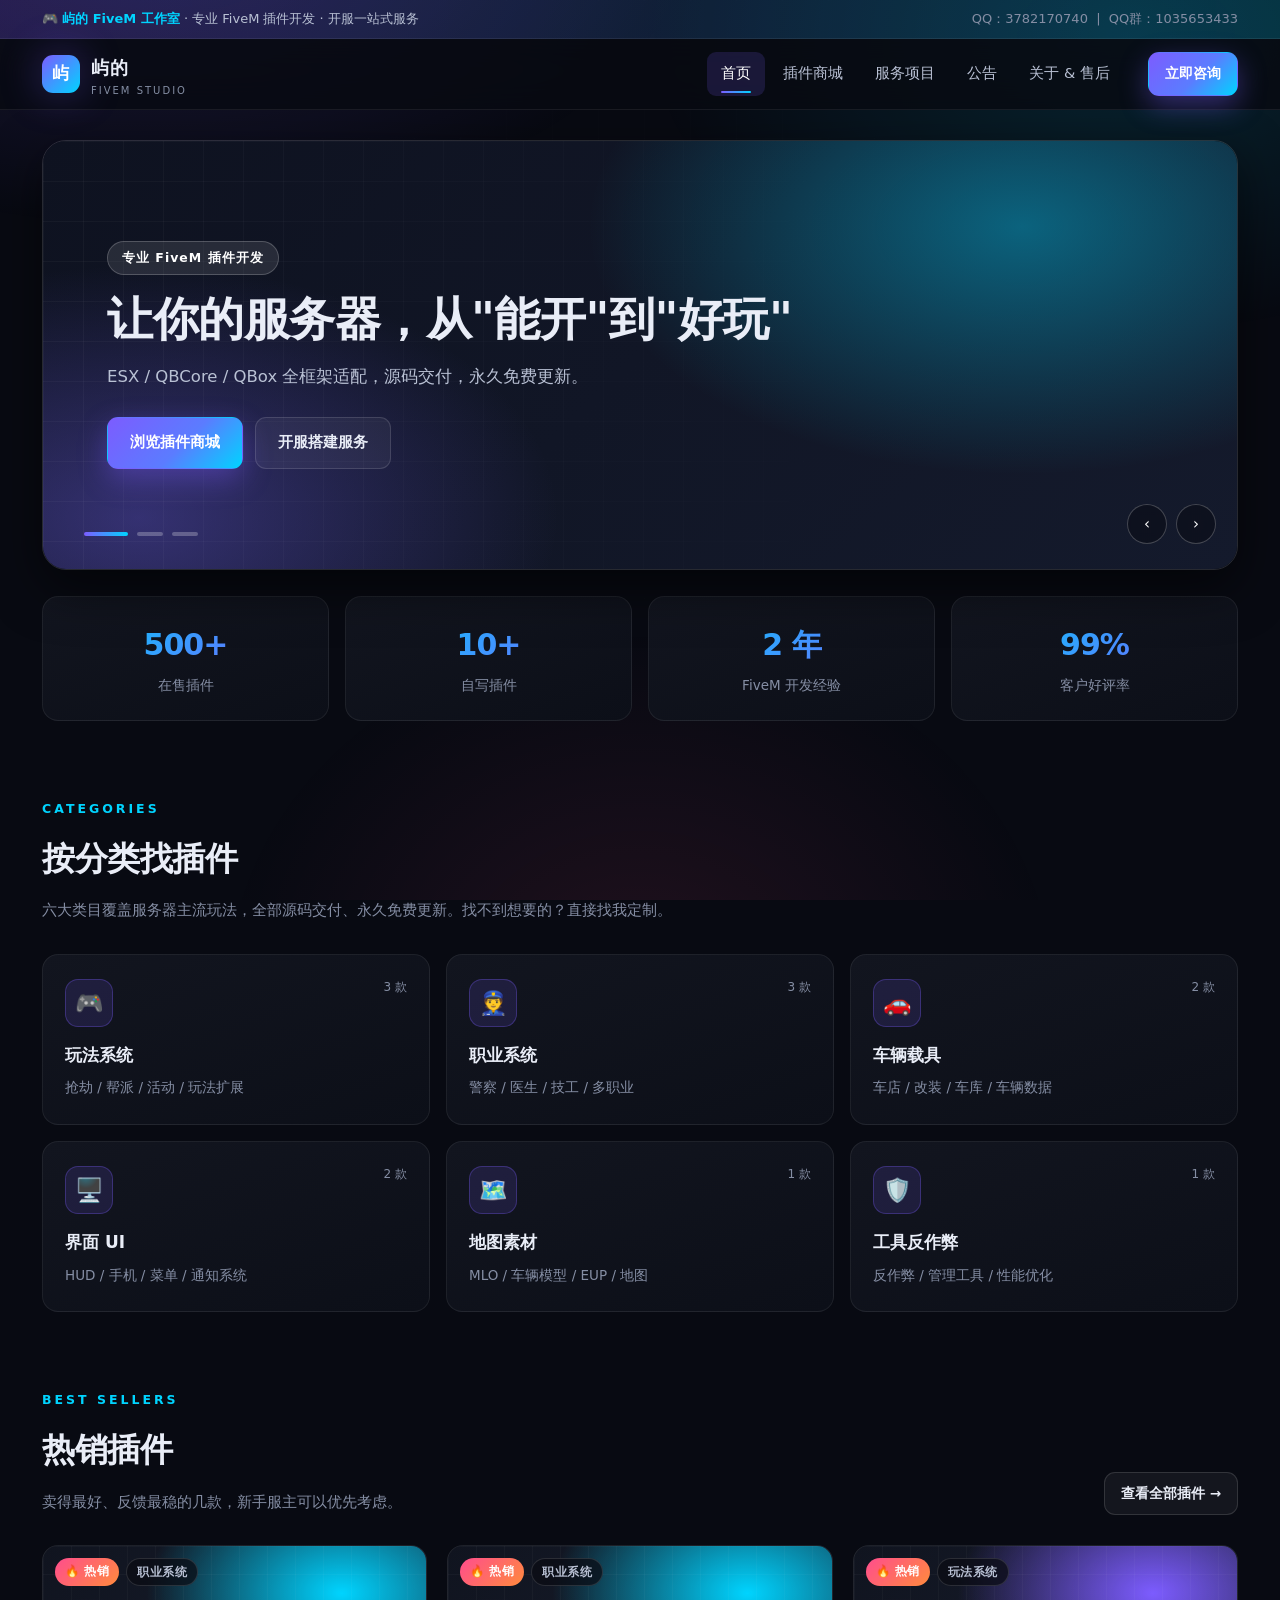
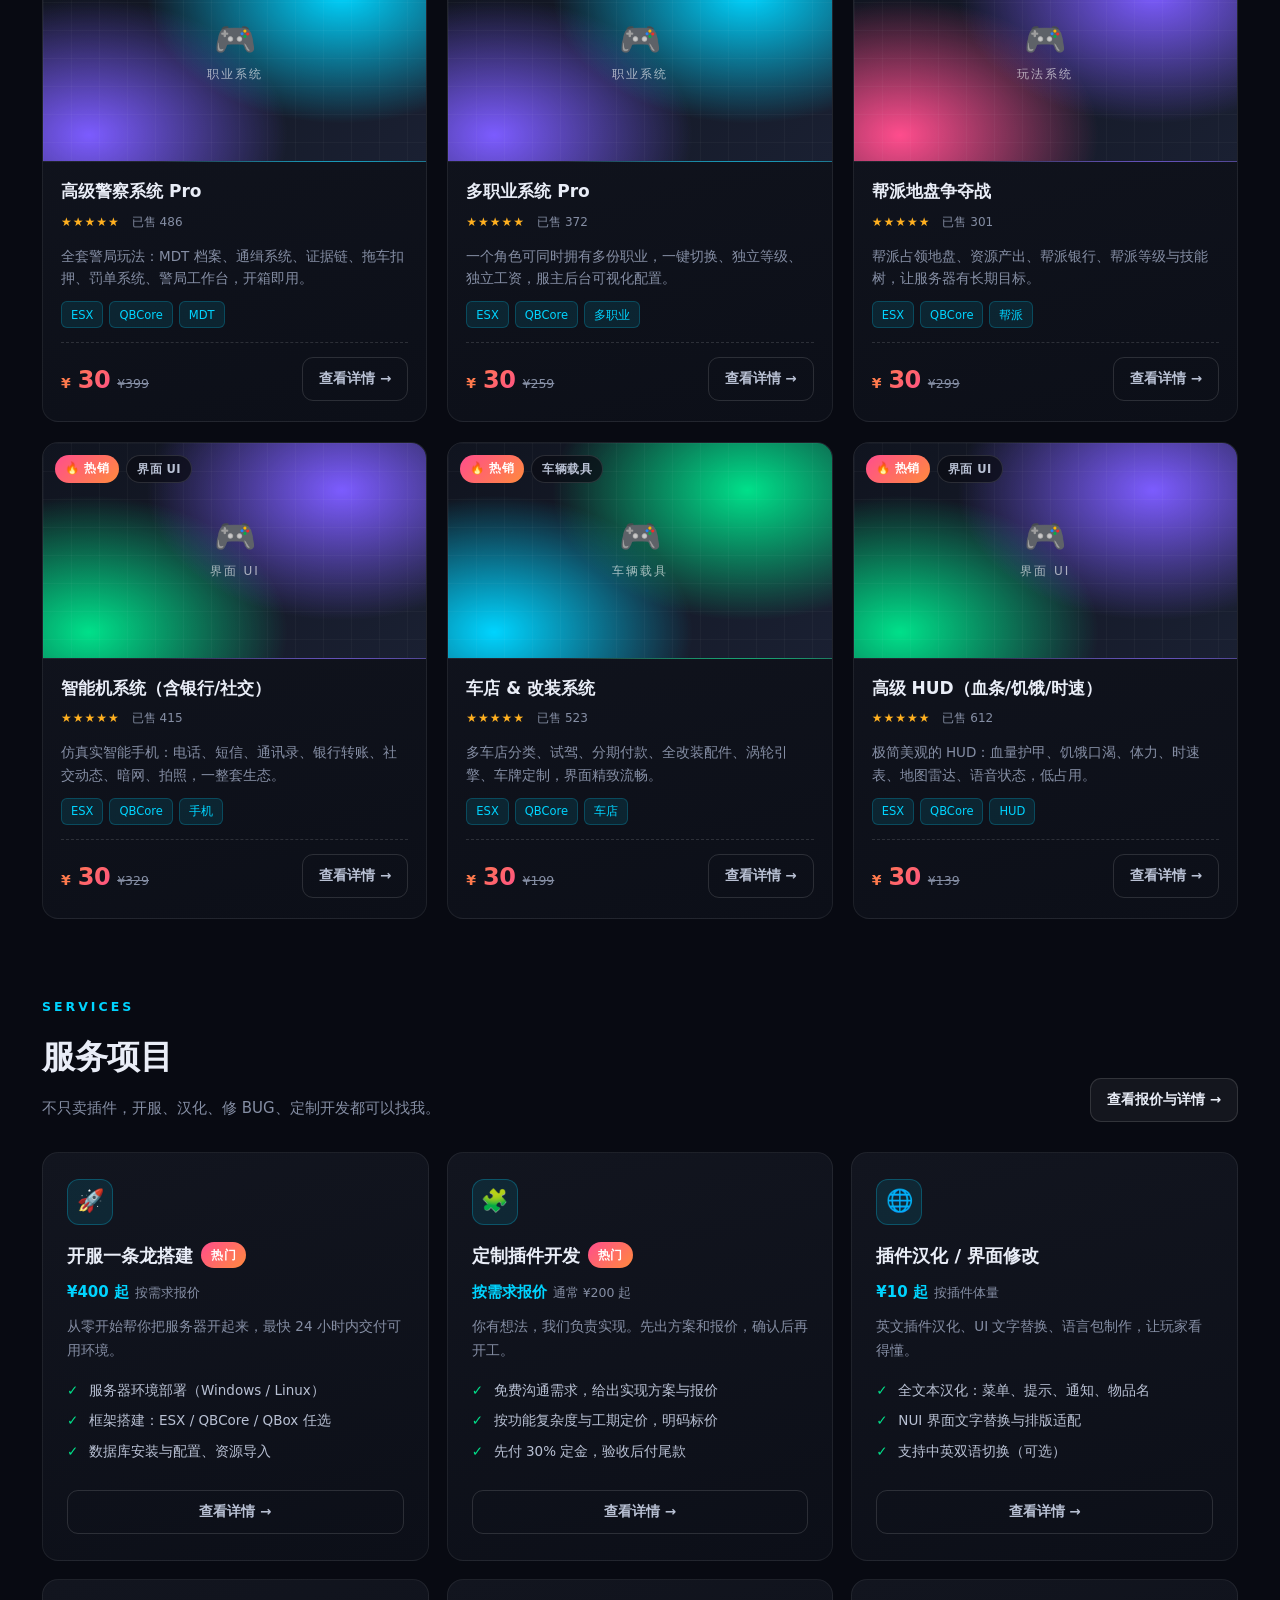
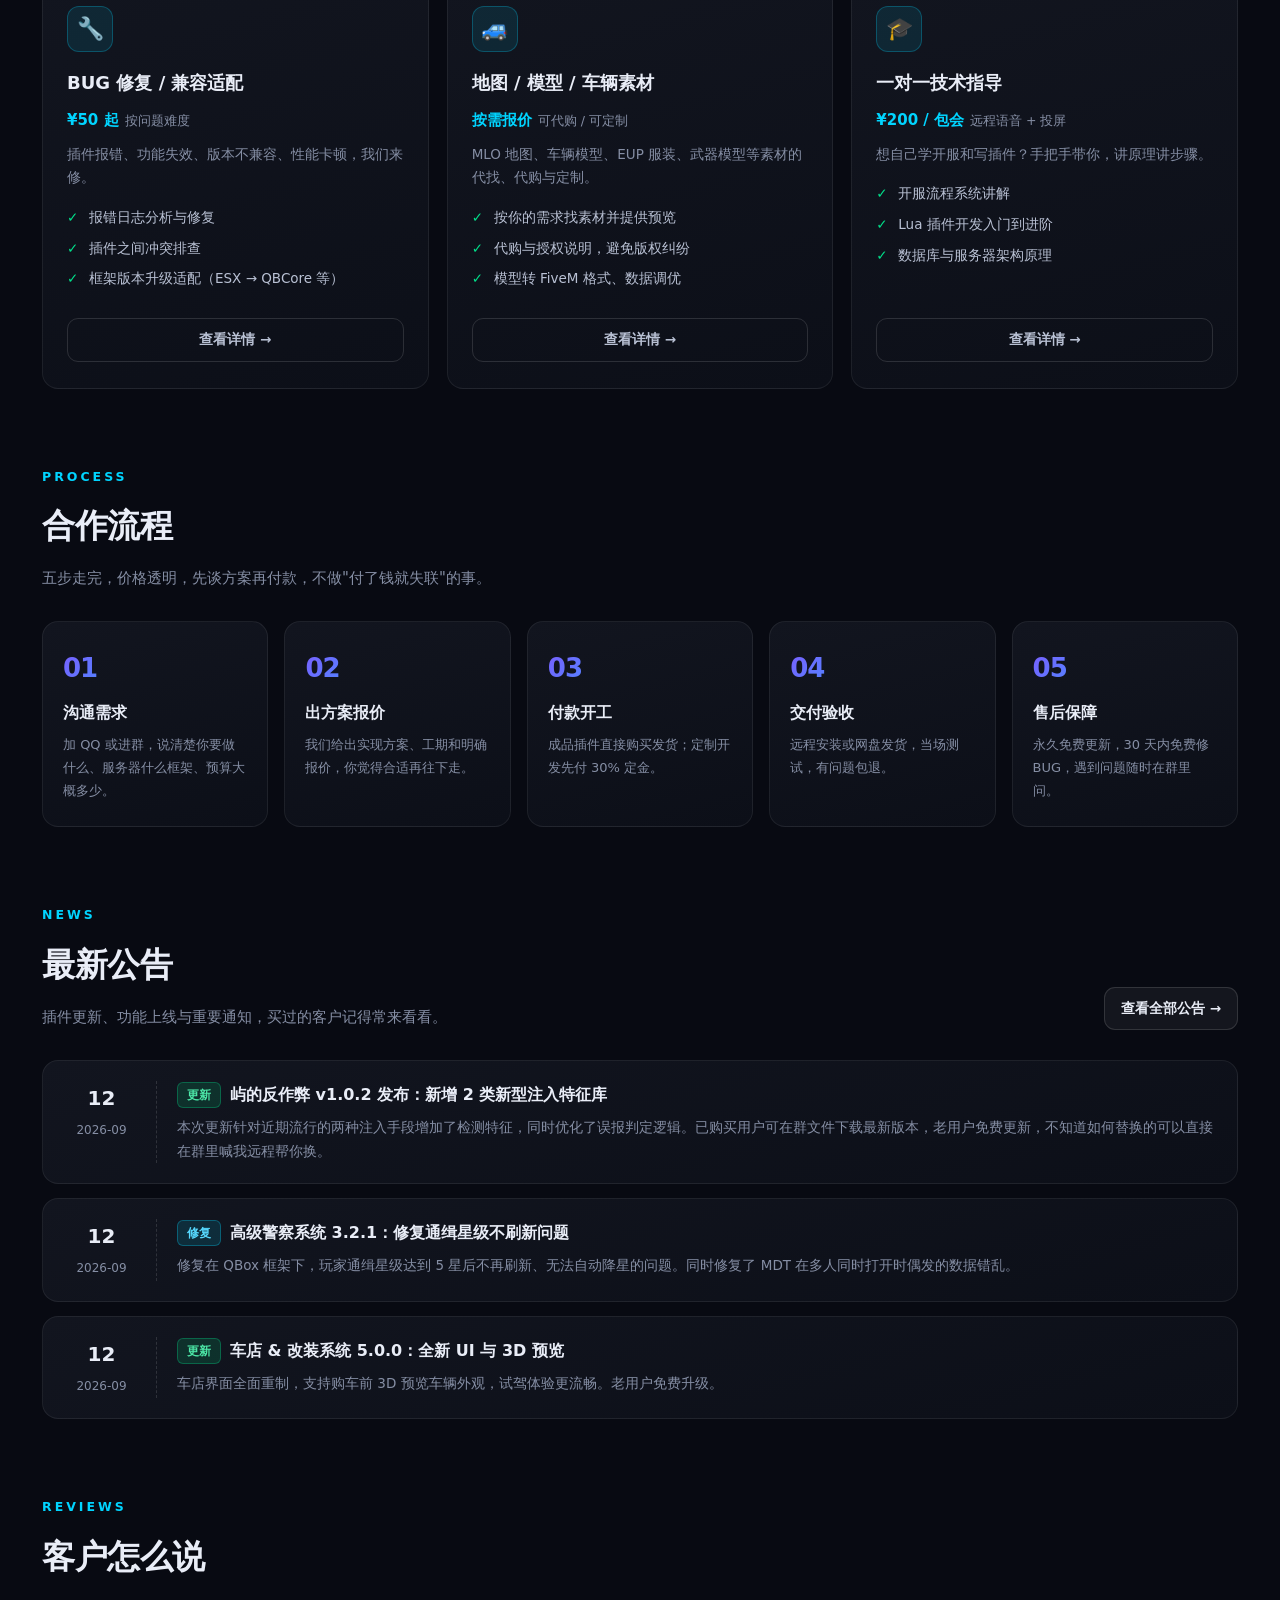
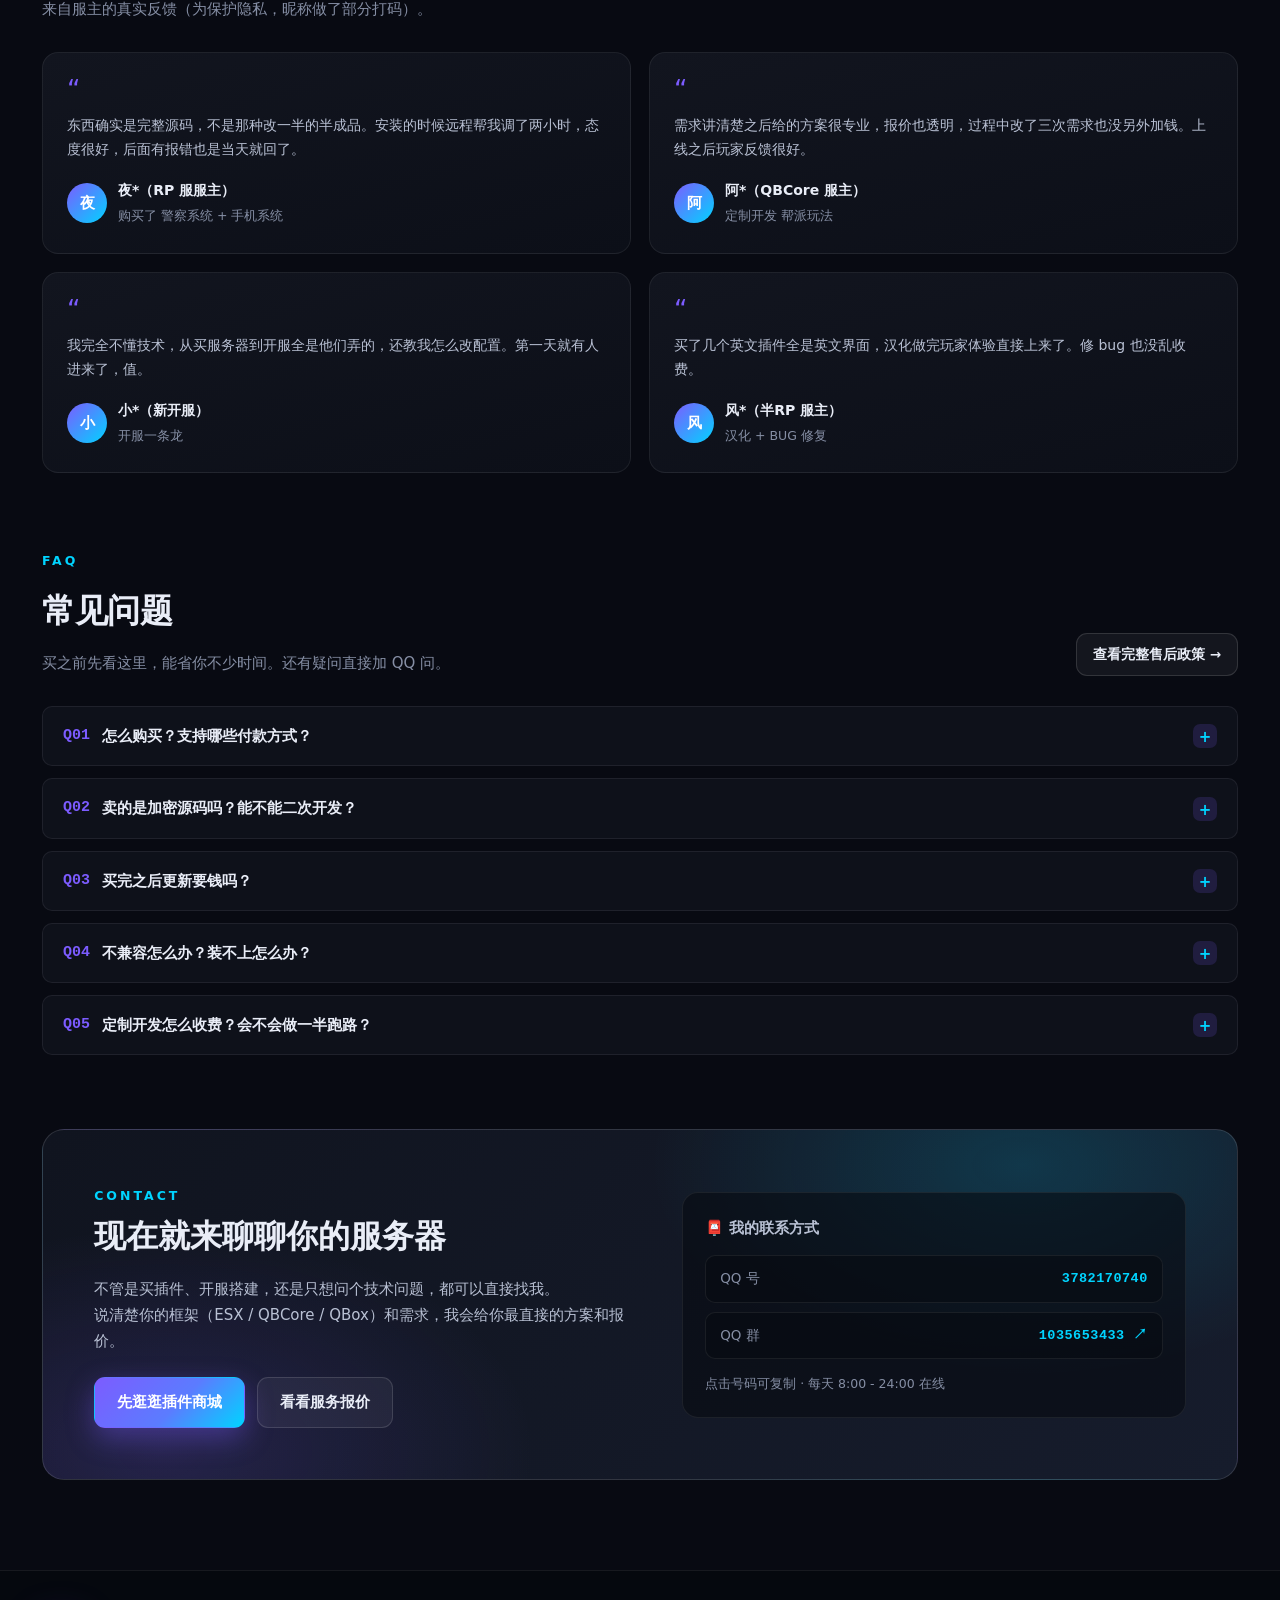
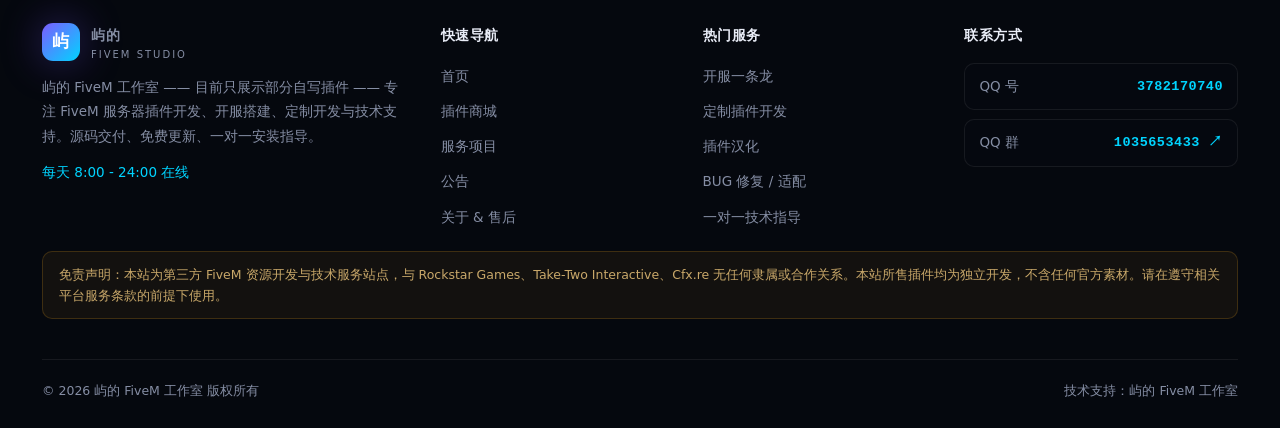
==== commit d5e501dc: "Update title in index.html for better clarity" ====
--- a/上传用/index.html
+++ b/上传用/index.html
@@ -3,7 +3,7 @@
 <head>
 <meta charset="UTF-8">
 <meta name="viewport" content="width=device-width, initial-scale=1">
-<title>屿的 FiveM 工作室 - FiveM 插件开发 | 开服搭建 | 定制开发</title>
+<title>屿的 FiveM 工作室 - FiveM 插件开发 | A.故人执念/.18.8一次 | 定制开发</title>
 <meta name="description" content="屿的 FiveM 工作室：专业 FiveM 插件开发与售卖，支持 ESX / QBCore / QBox 全框架。提供开服一条龙搭建、定制插件开发、插件汉化、BUG 修复、地图模型素材与一对一技术指导。源码交付，永久免费更新。">
 <meta name="keywords" content="FiveM插件,FiveM开服,Fivem服务器,QBCore插件,ESX插件,Fivem定制开发,Fivem汉化,FiveM插件购买">
 <meta property="og:title" content="屿的 FiveM 工作室 - 专业 FiveM 插件开发与开服服务">
